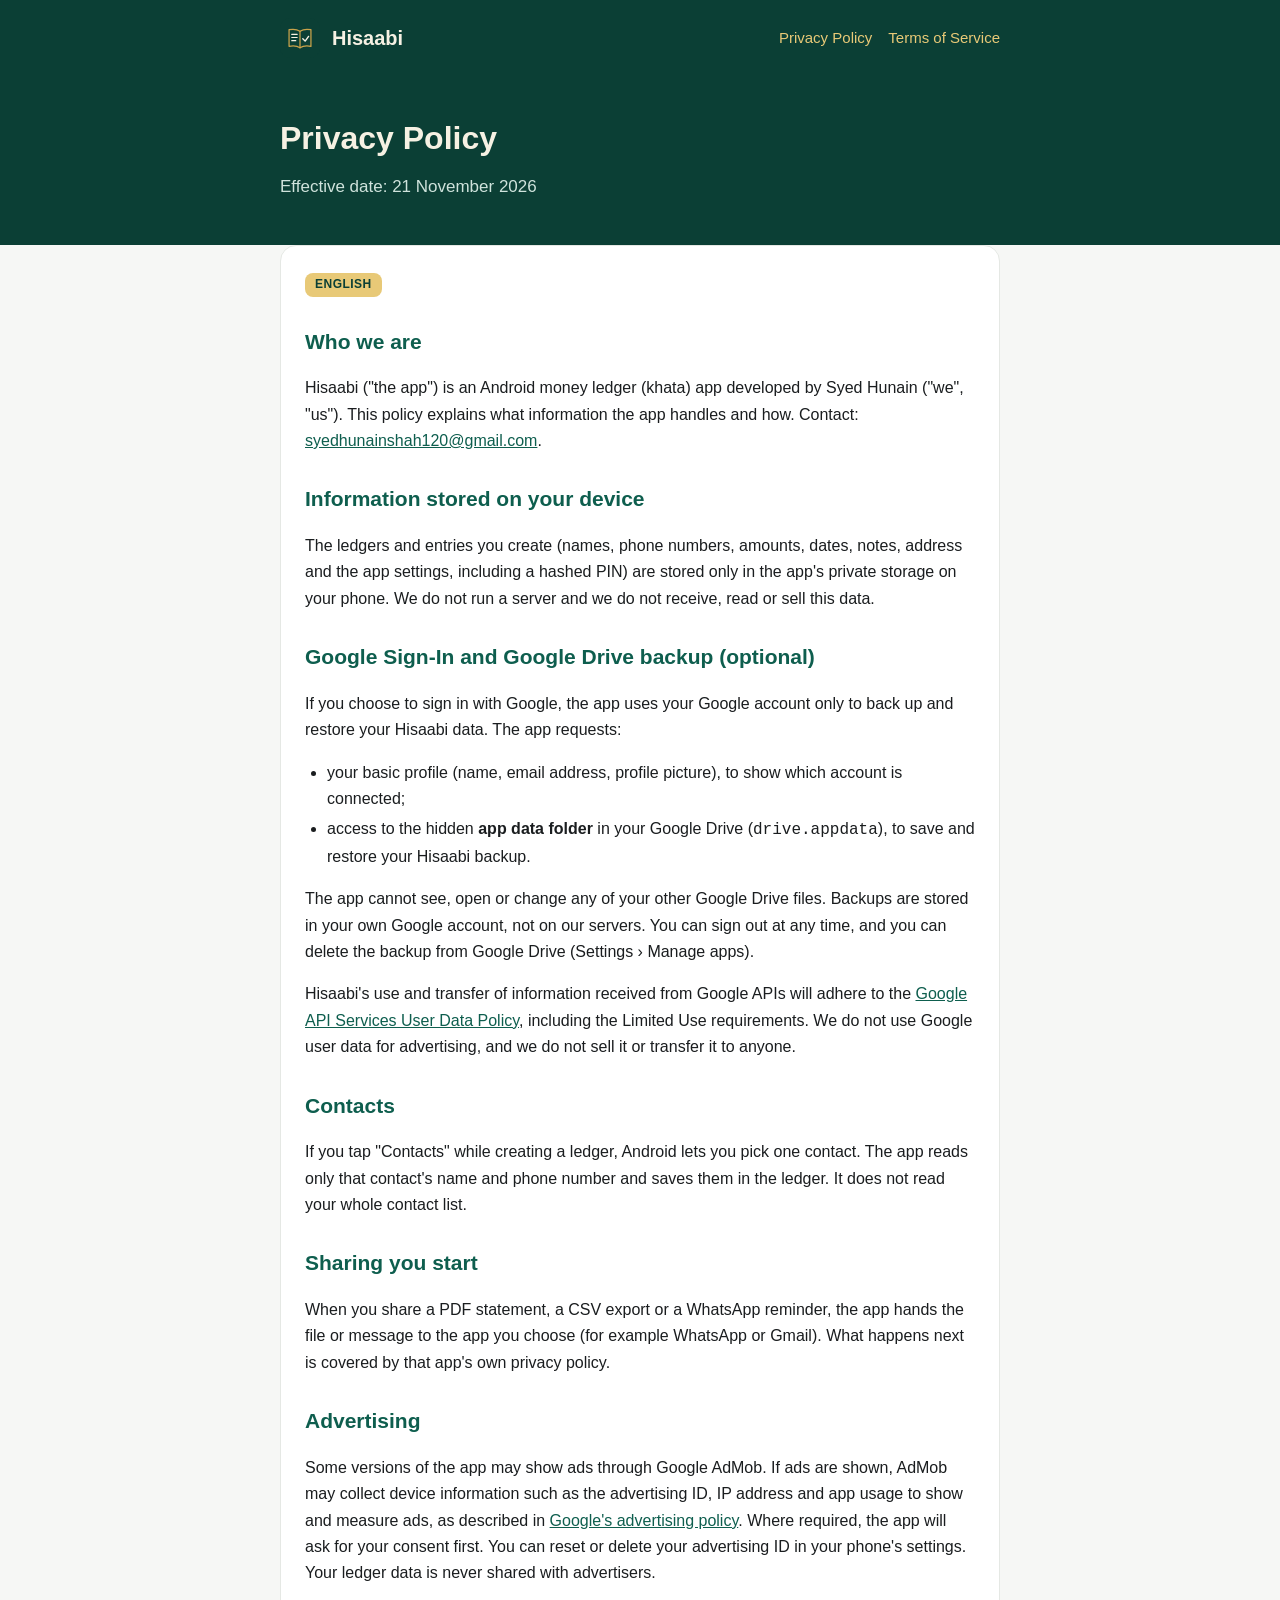
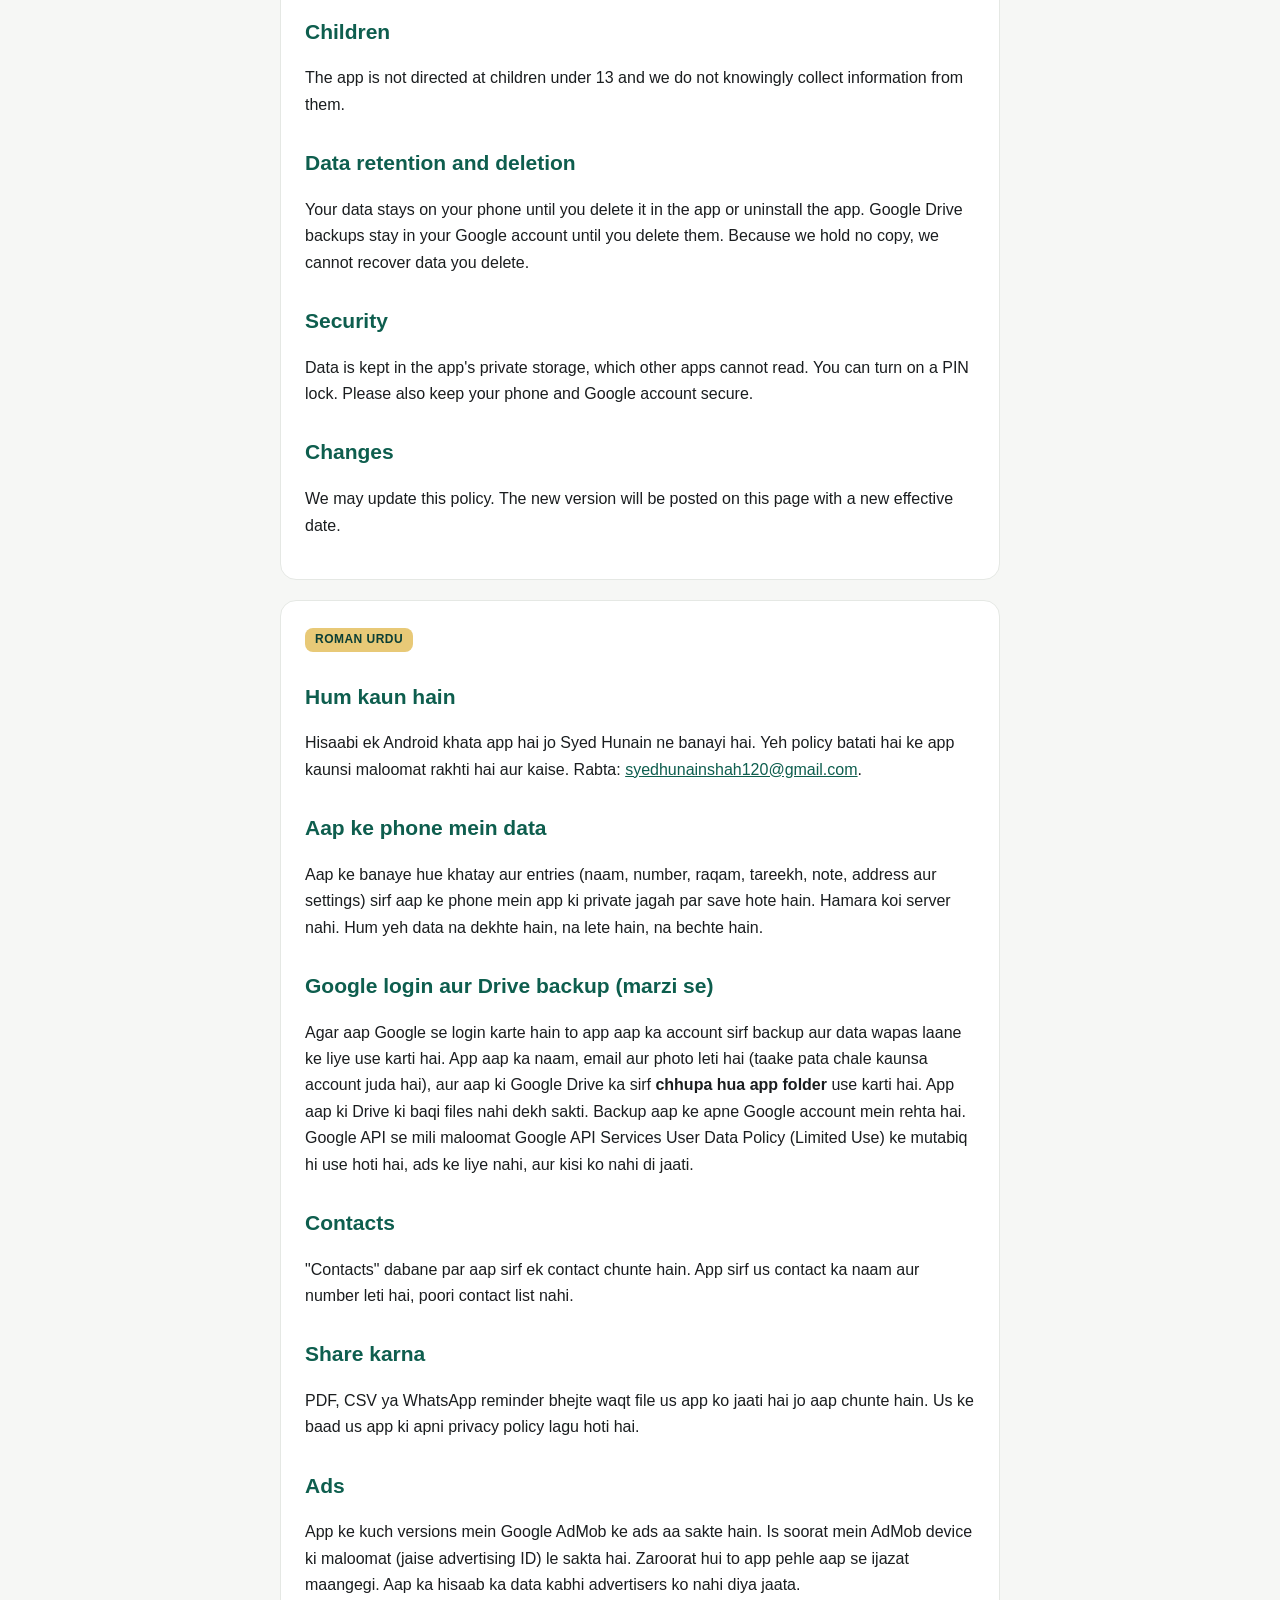
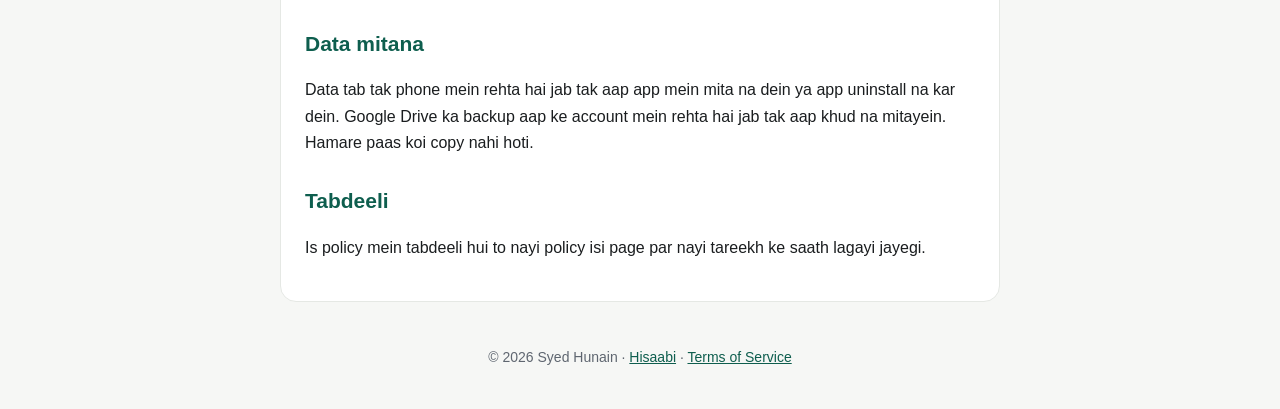
==== docs/privacy.html @ 2ae5a0a4 "Add website with privacy policy and terms (GitHub Pages) Co-Authored-By: Claude Opus 5.5 <noreply@an" ====
<!doctype html>
<html lang="en">
<head>
<meta charset="utf-8">
<meta name="viewport" content="width=device-width, initial-scale=1">
<title>Privacy Policy — Hisaabi</title>
<link rel="icon" href="logo.svg">
<link rel="stylesheet" href="style.css">
</head>
<body>
<header>
  <div class="wrap">
    <div class="bar">
      <img src="logo.svg" alt="">
      <a class="name" href="./">Hisaabi</a>
      <nav>
        <a href="privacy.html">Privacy Policy</a>
        <a href="terms.html">Terms of Service</a>
      </nav>
    </div>
    <div class="hero">
      <h1>Privacy Policy</h1>
      <p>Effective date: 21 November 2026</p>
    </div>
  </div>
</header>
<main class="wrap">
  <div class="card">
    <span class="lang">ENGLISH</span>

    <h2>Who we are</h2>
    <p>Hisaabi ("the app") is an Android money ledger (khata) app developed by Syed Hunain ("we", "us"). This policy explains what information the app handles and how. Contact: <a href="mailto:syedhunainshah120@gmail.com">syedhunainshah120@gmail.com</a>.</p>

    <h2>Information stored on your device</h2>
    <p>The ledgers and entries you create (names, phone numbers, amounts, dates, notes, address and the app settings, including a hashed PIN) are stored only in the app's private storage on your phone. We do not run a server and we do not receive, read or sell this data.</p>

    <h2>Google Sign-In and Google Drive backup (optional)</h2>
    <p>If you choose to sign in with Google, the app uses your Google account only to back up and restore your Hisaabi data. The app requests:</p>
    <ul>
      <li>your basic profile (name, email address, profile picture), to show which account is connected;</li>
      <li>access to the hidden <b>app data folder</b> in your Google Drive (<code>drive.appdata</code>), to save and restore your Hisaabi backup.</li>
    </ul>
    <p>The app cannot see, open or change any of your other Google Drive files. Backups are stored in your own Google account, not on our servers. You can sign out at any time, and you can delete the backup from Google Drive (Settings › Manage apps).</p>
    <p>Hisaabi's use and transfer of information received from Google APIs will adhere to the <a href="https://developers.google.com/terms/api-services-user-data-policy">Google API Services User Data Policy</a>, including the Limited Use requirements. We do not use Google user data for advertising, and we do not sell it or transfer it to anyone.</p>

    <h2>Contacts</h2>
    <p>If you tap "Contacts" while creating a ledger, Android lets you pick one contact. The app reads only that contact's name and phone number and saves them in the ledger. It does not read your whole contact list.</p>

    <h2>Sharing you start</h2>
    <p>When you share a PDF statement, a CSV export or a WhatsApp reminder, the app hands the file or message to the app you choose (for example WhatsApp or Gmail). What happens next is covered by that app's own privacy policy.</p>

    <h2>Advertising</h2>
    <p>Some versions of the app may show ads through Google AdMob. If ads are shown, AdMob may collect device information such as the advertising ID, IP address and app usage to show and measure ads, as described in <a href="https://policies.google.com/technologies/ads">Google's advertising policy</a>. Where required, the app will ask for your consent first. You can reset or delete your advertising ID in your phone's settings. Your ledger data is never shared with advertisers.</p>

    <h2>Children</h2>
    <p>The app is not directed at children under 13 and we do not knowingly collect information from them.</p>

    <h2>Data retention and deletion</h2>
    <p>Your data stays on your phone until you delete it in the app or uninstall the app. Google Drive backups stay in your Google account until you delete them. Because we hold no copy, we cannot recover data you delete.</p>

    <h2>Security</h2>
    <p>Data is kept in the app's private storage, which other apps cannot read. You can turn on a PIN lock. Please also keep your phone and Google account secure.</p>

    <h2>Changes</h2>
    <p>We may update this policy. The new version will be posted on this page with a new effective date.</p>
  </div>

  <div class="card">
    <span class="lang">ROMAN URDU</span>

    <h2>Hum kaun hain</h2>
    <p>Hisaabi ek Android khata app hai jo Syed Hunain ne banayi hai. Yeh policy batati hai ke app kaunsi maloomat rakhti hai aur kaise. Rabta: <a href="mailto:syedhunainshah120@gmail.com">syedhunainshah120@gmail.com</a>.</p>

    <h2>Aap ke phone mein data</h2>
    <p>Aap ke banaye hue khatay aur entries (naam, number, raqam, tareekh, note, address aur settings) sirf aap ke phone mein app ki private jagah par save hote hain. Hamara koi server nahi. Hum yeh data na dekhte hain, na lete hain, na bechte hain.</p>

    <h2>Google login aur Drive backup (marzi se)</h2>
    <p>Agar aap Google se login karte hain to app aap ka account sirf backup aur data wapas laane ke liye use karti hai. App aap ka naam, email aur photo leti hai (taake pata chale kaunsa account juda hai), aur aap ki Google Drive ka sirf <b>chhupa hua app folder</b> use karti hai. App aap ki Drive ki baqi files nahi dekh sakti. Backup aap ke apne Google account mein rehta hai. Google API se mili maloomat Google API Services User Data Policy (Limited Use) ke mutabiq hi use hoti hai, ads ke liye nahi, aur kisi ko nahi di jaati.</p>

    <h2>Contacts</h2>
    <p>"Contacts" dabane par aap sirf ek contact chunte hain. App sirf us contact ka naam aur number leti hai, poori contact list nahi.</p>

    <h2>Share karna</h2>
    <p>PDF, CSV ya WhatsApp reminder bhejte waqt file us app ko jaati hai jo aap chunte hain. Us ke baad us app ki apni privacy policy lagu hoti hai.</p>

    <h2>Ads</h2>
    <p>App ke kuch versions mein Google AdMob ke ads aa sakte hain. Is soorat mein AdMob device ki maloomat (jaise advertising ID) le sakta hai. Zaroorat hui to app pehle aap se ijazat maangegi. Aap ka hisaab ka data kabhi advertisers ko nahi diya jaata.</p>

    <h2>Data mitana</h2>
    <p>Data tab tak phone mein rehta hai jab tak aap app mein mita na dein ya app uninstall na kar dein. Google Drive ka backup aap ke account mein rehta hai jab tak aap khud na mitayein. Hamare paas koi copy nahi hoti.</p>

    <h2>Tabdeeli</h2>
    <p>Is policy mein tabdeeli hui to nayi policy isi page par nayi tareekh ke saath lagayi jayegi.</p>
  </div>
</main>
<footer>© 2026 Syed Hunain · <a href="./">Hisaabi</a> · <a href="terms.html">Terms of Service</a></footer>
</body>
</html>
---- docs/style.css ----
:root {
  --emerald: #0E5E4E;
  --emerald-deep: #0B3F35;
  --gold: #C9A24A;
  --gold-light: #E8C977;
  --ivory: #F6F1E3;
  --bg: #F6F7F5;
  --text: #1A1D1F;
  --muted: #5F6670;
  --line: #E5E8E4;
}
* { box-sizing: border-box; }
body {
  margin: 0;
  font-family: -apple-system, "Segoe UI", Roboto, Inter, Arial, sans-serif;
  background: var(--bg);
  color: var(--text);
  line-height: 1.65;
  font-size: 16px;
}
header {
  background: var(--emerald-deep);
  color: var(--ivory);
}
.wrap { max-width: 760px; margin: 0 auto; padding: 0 20px; }
.bar { display: flex; align-items: center; gap: 12px; padding: 18px 0; flex-wrap: wrap; }
.bar img { width: 40px; height: 40px; border-radius: 10px; }
.bar .name { font-weight: 700; font-size: 20px; color: var(--ivory); text-decoration: none; margin-right: auto; }
.bar nav { display: flex; gap: 16px; flex-wrap: wrap; }
.bar nav a { color: var(--gold-light); text-decoration: none; font-size: 15px; }
.bar nav a:hover { color: var(--ivory); text-decoration: underline; }
.hero { padding: 36px 0 44px; }
.hero h1 { margin: 0 0 8px; font-size: 32px; }
.hero p { margin: 0; color: #CFE3DC; font-size: 17px; }
main { padding: 32px 0 48px; }
.card {
  background: #fff;
  border-radius: 16px;
  padding: 24px;
  margin-bottom: 20px;
  border: 1px solid var(--line);
}
h2 { color: var(--emerald); font-size: 21px; margin: 28px 0 8px; }
h2:first-child { margin-top: 0; }
h3 { font-size: 17px; margin: 20px 0 6px; }
a { color: var(--emerald); }
.muted { color: var(--muted); font-size: 14px; }
.lang { display: inline-block; background: var(--gold-light); color: var(--emerald-deep); font-weight: 700; font-size: 12px; padding: 2px 10px; border-radius: 8px; letter-spacing: .04em; }
ul { padding-left: 22px; }
li { margin: 4px 0; }
.btn {
  display: inline-block; background: var(--emerald); color: var(--ivory);
  padding: 12px 20px; border-radius: 12px; text-decoration: none; font-weight: 600; margin: 6px 8px 6px 0;
}
.btn:hover { background: var(--emerald-deep); color: var(--ivory); }
footer { text-align: center; color: var(--muted); font-size: 14px; padding: 24px 0 40px; }
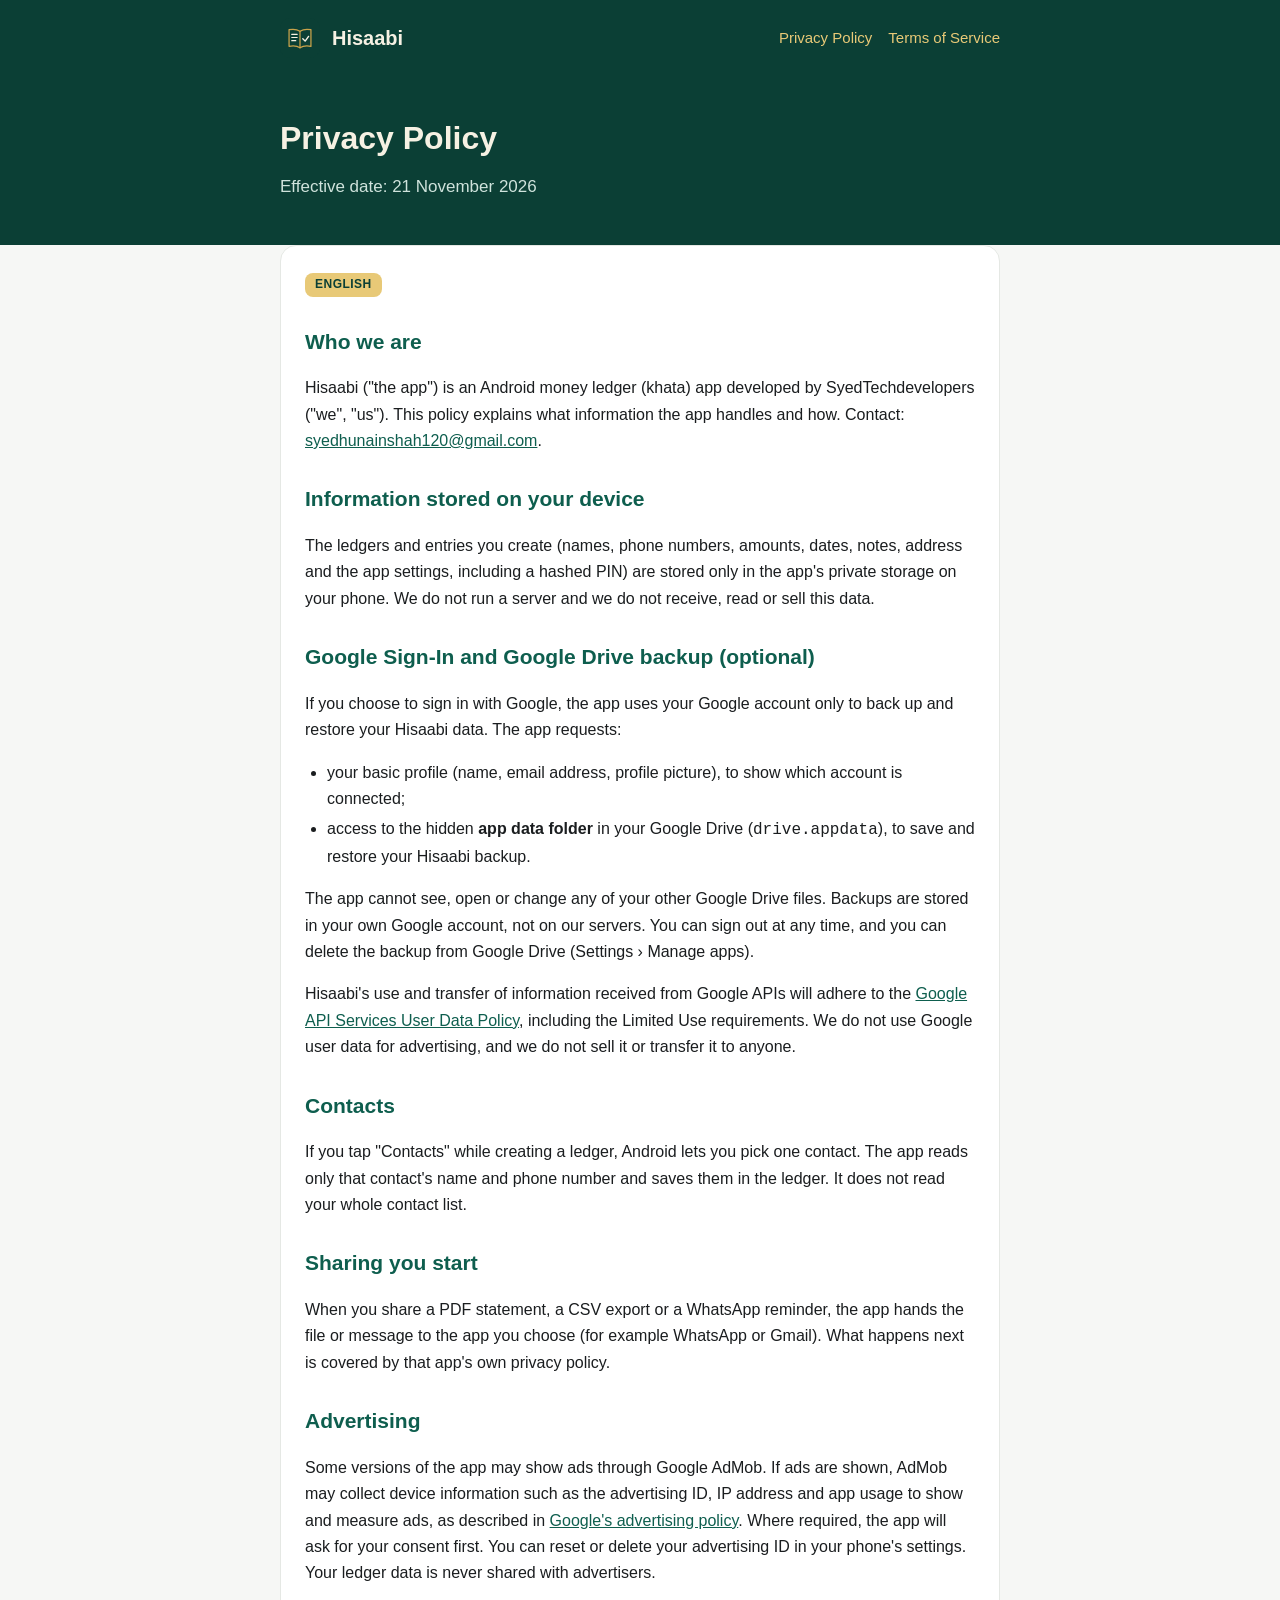
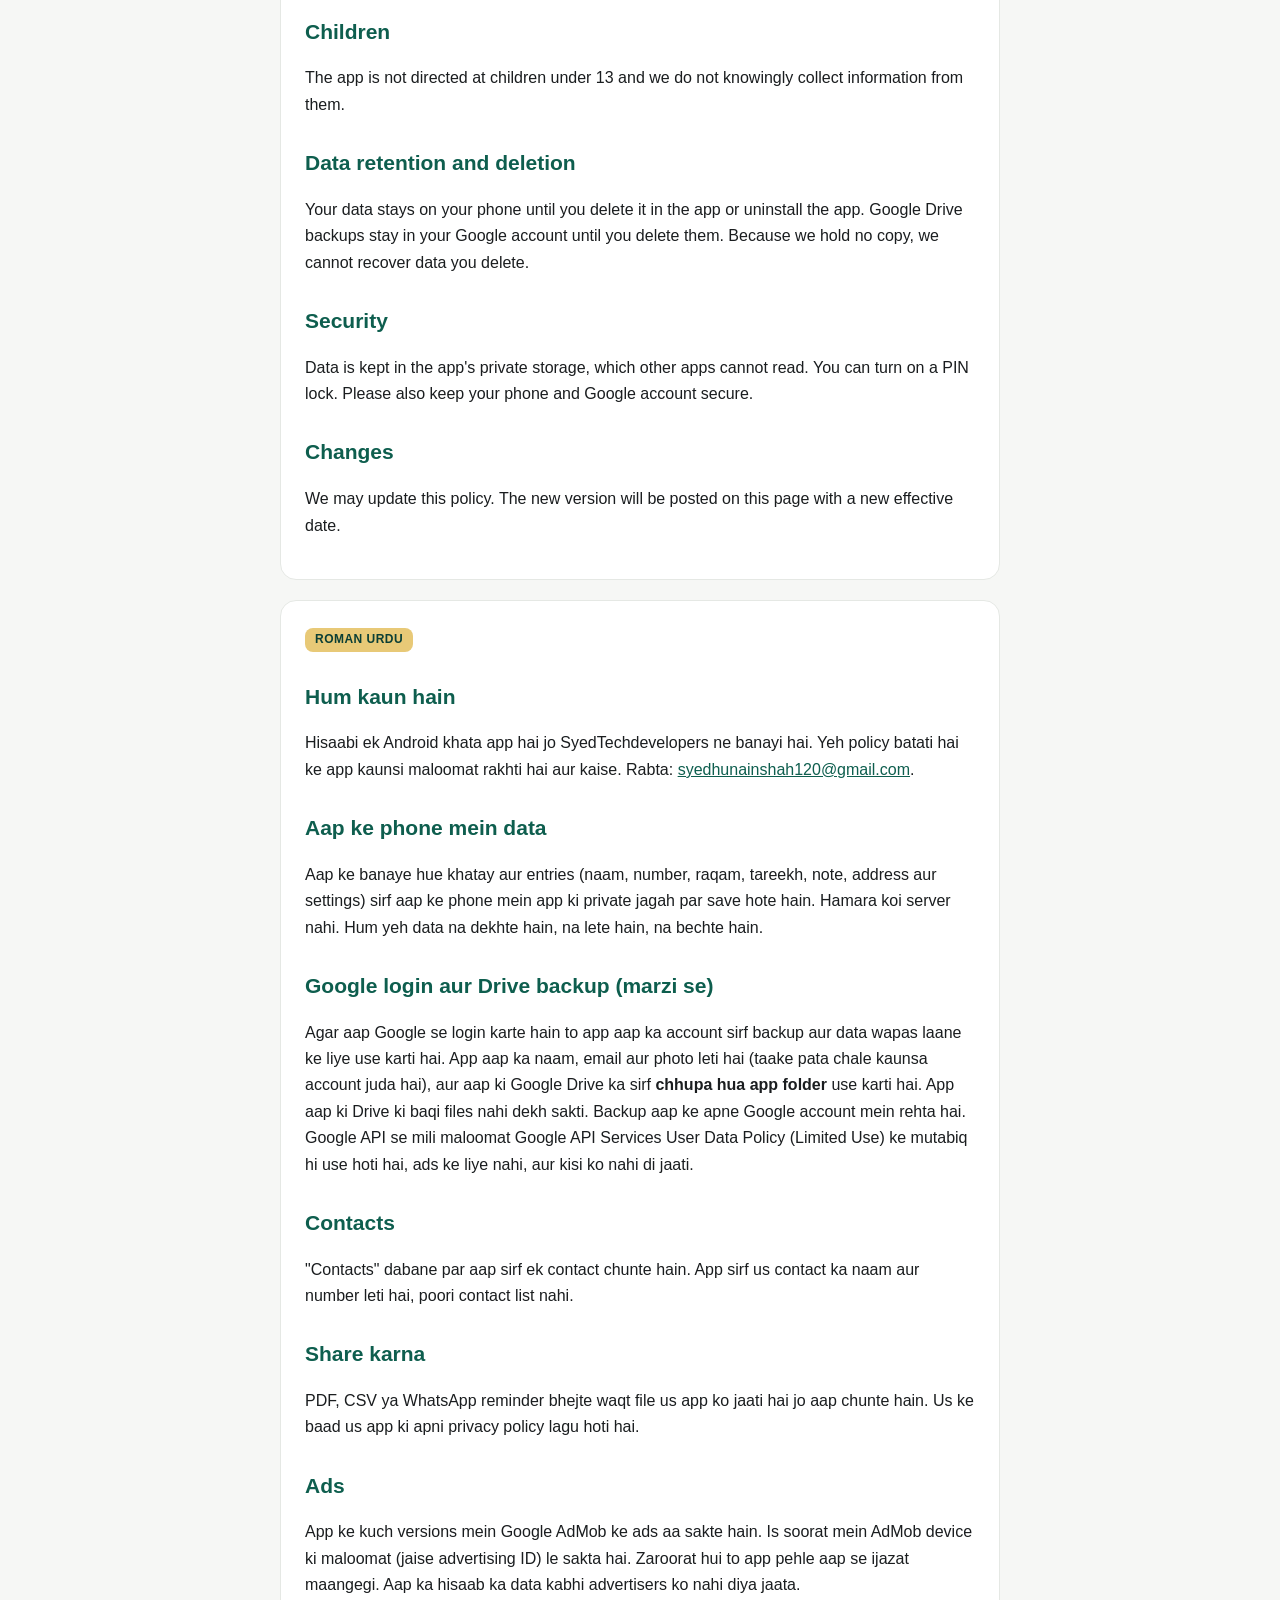
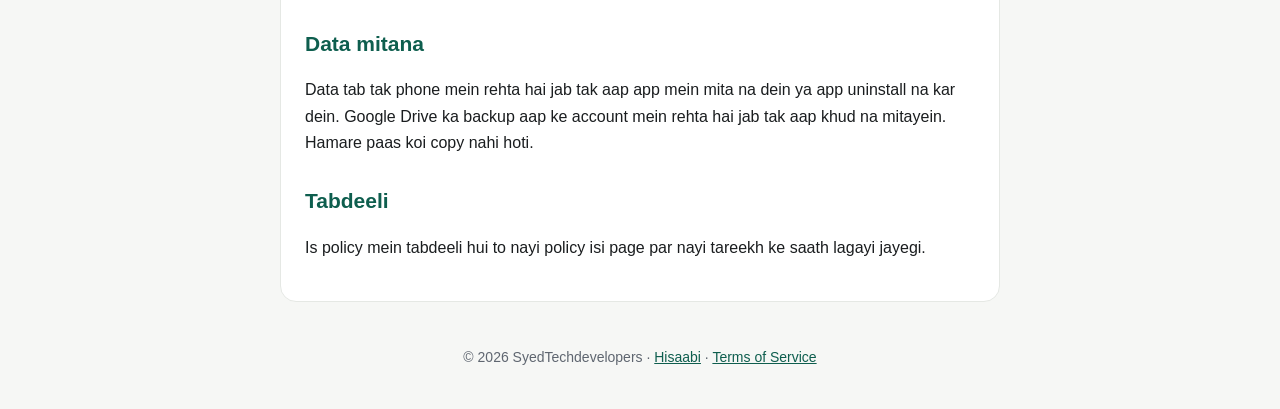
==== commit a9c29893: "Date picker spacing, developer name SyedTechdevelopers, support card Co-Authored-By: Claude Opus 5.5" ====
--- a/docs/privacy.html
+++ b/docs/privacy.html
@@ -29,7 +29,7 @@
     <span class="lang">ENGLISH</span>
 
     <h2>Who we are</h2>
-    <p>Hisaabi ("the app") is an Android money ledger (khata) app developed by Syed Hunain ("we", "us"). This policy explains what information the app handles and how. Contact: <a href="mailto:syedhunainshah120@gmail.com">syedhunainshah120@gmail.com</a>.</p>
+    <p>Hisaabi ("the app") is an Android money ledger (khata) app developed by SyedTechdevelopers ("we", "us"). This policy explains what information the app handles and how. Contact: <a href="mailto:syedhunainshah120@gmail.com">syedhunainshah120@gmail.com</a>.</p>
 
     <h2>Information stored on your device</h2>
     <p>The ledgers and entries you create (names, phone numbers, amounts, dates, notes, address and the app settings, including a hashed PIN) are stored only in the app's private storage on your phone. We do not run a server and we do not receive, read or sell this data.</p>
@@ -69,7 +69,7 @@
     <span class="lang">ROMAN URDU</span>
 
     <h2>Hum kaun hain</h2>
-    <p>Hisaabi ek Android khata app hai jo Syed Hunain ne banayi hai. Yeh policy batati hai ke app kaunsi maloomat rakhti hai aur kaise. Rabta: <a href="mailto:syedhunainshah120@gmail.com">syedhunainshah120@gmail.com</a>.</p>
+    <p>Hisaabi ek Android khata app hai jo SyedTechdevelopers ne banayi hai. Yeh policy batati hai ke app kaunsi maloomat rakhti hai aur kaise. Rabta: <a href="mailto:syedhunainshah120@gmail.com">syedhunainshah120@gmail.com</a>.</p>
 
     <h2>Aap ke phone mein data</h2>
     <p>Aap ke banaye hue khatay aur entries (naam, number, raqam, tareekh, note, address aur settings) sirf aap ke phone mein app ki private jagah par save hote hain. Hamara koi server nahi. Hum yeh data na dekhte hain, na lete hain, na bechte hain.</p>
@@ -93,6 +93,6 @@
     <p>Is policy mein tabdeeli hui to nayi policy isi page par nayi tareekh ke saath lagayi jayegi.</p>
   </div>
 </main>
-<footer>© 2026 Syed Hunain · <a href="./">Hisaabi</a> · <a href="terms.html">Terms of Service</a></footer>
+<footer>© 2026 SyedTechdevelopers · <a href="./">Hisaabi</a> · <a href="terms.html">Terms of Service</a></footer>
 </body>
 </html>
